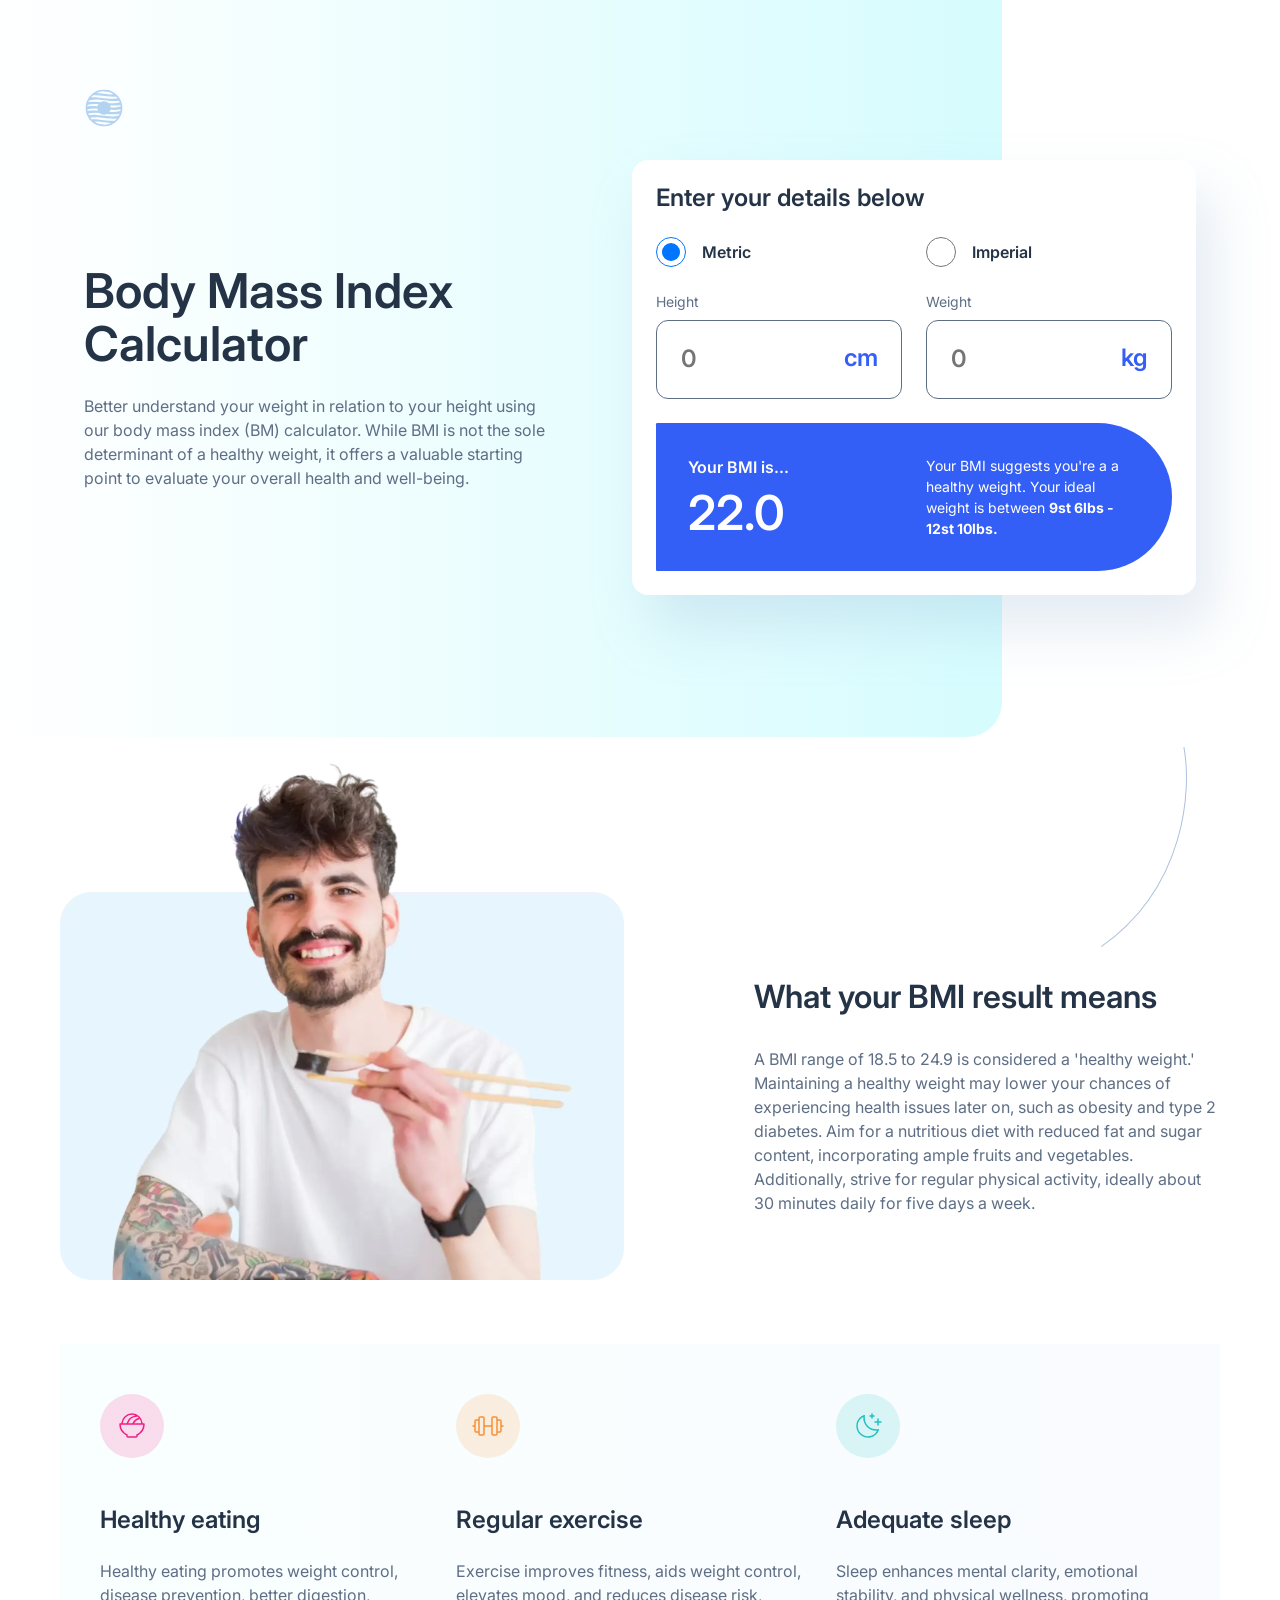
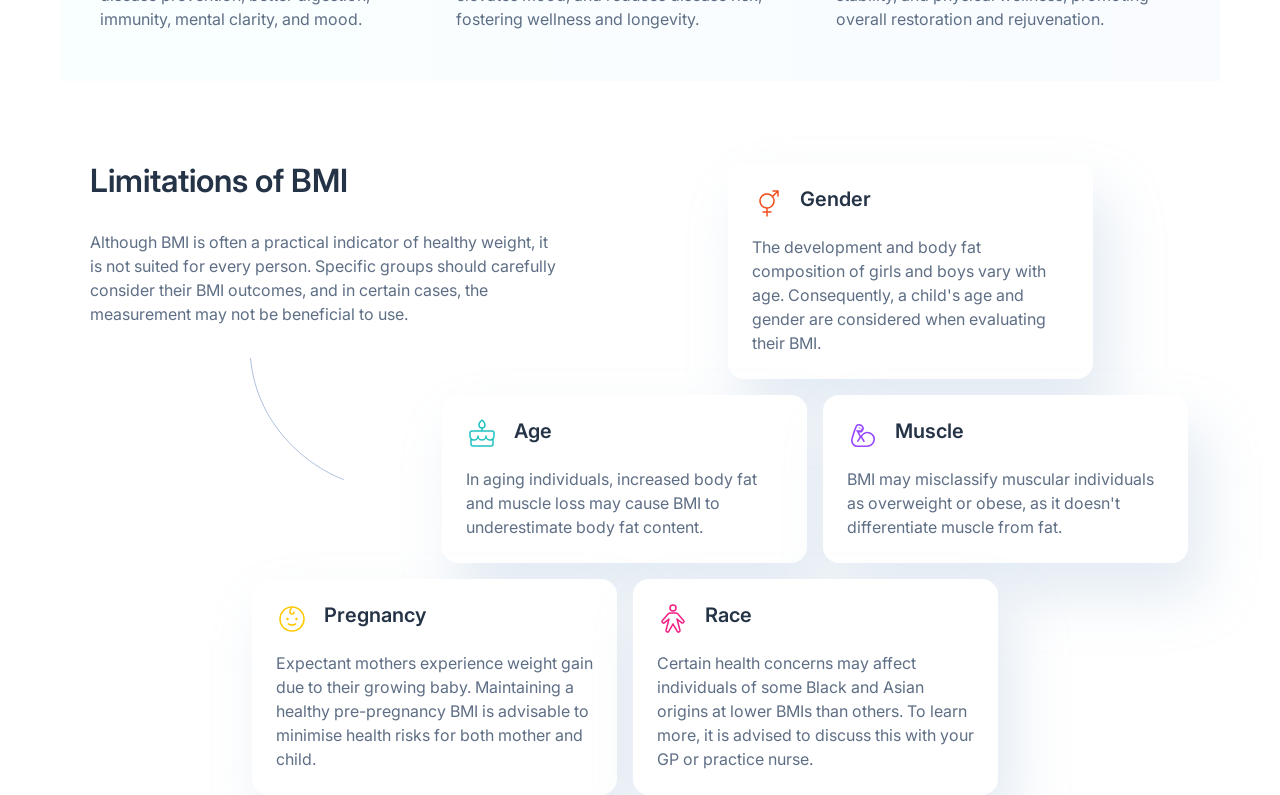
==== index.html @ d84ca45c "styling active and empty states for bmi results" ====
<!DOCTYPE html>
<html lang="en">
    <head>
        <meta charset="UTF-8" />
        <meta name="viewport" content="width=device-width, initial-scale=1.0" />
        <link
            rel="icon"
            type="image/png"
            sizes="32x32"
            href="./assets/images/favicon-32x32.png"
        />
        <title>Frontend Mentor | Body Mass Index Calculator</title>
        <link rel="preconnect" href="https://fonts.googleapis.com" />
        <link rel="preconnect" href="https://fonts.gstatic.com" crossorigin />
        <link
            href="https://fonts.googleapis.com/css2?family=Inter:ital,opsz,wght@0,14..32,100..900;1,14..32,100..900&display=swap"
            rel="stylesheet"
        />
        <link rel="stylesheet" href="/style.css" />
        <script defer src="/script.js"></script>
    </head>
    <body>
        <main>
            <div class="calculator__gradient"></div>
            <section class="calculator">
                <img
                    class="logo"
                    src="/assets/images/logo.svg"
                    alt="Circular logo"
                />
                <div class="calculator__wrapper">
                    <div class="calculator__info">
                        <h1 class="calculator__header">
                            Body Mass Index Calculator
                        </h1>
                        <p class="calculator__description">
                            Better understand your weight in relation to your
                            height using our body mass index (BM) calculator.
                            While BMI is not the sole determinant of a healthy
                            weight, it offers a valuable starting point to
                            evaluate your overall health and well-being.
                        </p>
                    </div>
                    <form id="calculation" class="calculation">
                        <span class="calculation__header">
                            Enter your details below
                        </span>
                        <div class="calculation__buttons">
                            <label class="calculation__item" for="metric">
                                <input
                                    class="calculation__button"
                                    id="metric"
                                    type="radio"
                                    name="button"
                                    checked
                                />
                                Metric
                            </label>
                            <label class="calculation__item" for="imperial">
                                <input
                                    class="calculation__button"
                                    id="imperial"
                                    type="radio"
                                    name="button"
                                />
                                Imperial
                            </label>
                        </div>
                        <div
                            id="metric-measures"
                            class="calculation__measures metric"
                        >
                            <div class="calculation__measure">
                                <label
                                    class="calculation__measure--label"
                                    for="centimeter"
                                    >Height</label
                                >
                                <div class="calculation__wrapper">
                                    <input
                                        class="calculation__input"
                                        id="centimeter"
                                        type="number"
                                        placeholder="0"
                                    />
                                    <span class="calculation__unit"> cm </span>
                                </div>
                            </div>
                            <div class="calculation__measure">
                                <label
                                    class="calculation__measure--label"
                                    for="kilogram"
                                    >Weight</label
                                >
                                <div class="calculation__wrapper">
                                    <input
                                        class="calculation__input"
                                        id="kilogram"
                                        type="number"
                                        placeholder="0"
                                    />
                                    <span class="calculation__unit"> kg </span>
                                </div>
                            </div>
                        </div>
                        <div
                            id="imperial-measures"
                            class="calculation__measures imperial"
                        >
                            <div class="calculation__measure">
                                <label
                                    class="calculation__measure--label"
                                    for="feet"
                                    >Height</label
                                >
                                <div class="calculation__content">
                                    <div class="calculation__wrapper">
                                        <input
                                            class="calculation__input"
                                            id="feet"
                                            type="number"
                                            placeholder="0"
                                        />
                                        <span class="calculation__unit">
                                            ft
                                        </span>
                                    </div>
                                    <div class="calculation__wrapper">
                                        <input
                                            class="calculation__input"
                                            id="inch"
                                            type="number"
                                            placeholder="0"
                                        />
                                        <span class="calculation__unit">
                                            in
                                        </span>
                                    </div>
                                </div>
                            </div>
                            <div class="calculation__measure">
                                <label
                                    class="calculation__measure--label"
                                    for="stone"
                                    >Weight</label
                                >
                                <div class="calculation__content">
                                    <div class="calculation__wrapper">
                                        <input
                                            class="calculation__input"
                                            id="stone"
                                            type="number"
                                            placeholder="0"
                                        />
                                        <span class="calculation__unit">
                                            st
                                        </span>
                                    </div>
                                    <div class="calculation__wrapper">
                                        <input
                                            class="calculation__input"
                                            id="pound"
                                            type="number"
                                            placeholder="0"
                                        />
                                        <span class="calculation__unit">
                                            lb
                                        </span>
                                    </div>
                                </div>
                            </div>
                        </div>
                        <output class="calculation__output">
                            <div id="empty" class="empty">
                                <span class="empty__welcome"> Welcome! </span>
                                <p class="empty__description">
                                    Enter your height and weight and you'll see
                                    your BMI result here
                                </p>
                            </div>
                            <div id="active" class="active">
                                <div class="active__result">
                                    <span class="active__result--description">
                                        Your BMI is...
                                    </span>
                                    <span
                                        id="result"
                                        class="active__result--value"
                                    >
                                        22.0
                                    </span>
                                </div>
                                <p class="active__description">
                                    Your BMI suggests you're a
                                    <span id="status" class="status"
                                        >a healthy weight</span
                                    >. Your ideal weight is between
                                    <span id="range" class="range"
                                        >9st 6lbs - 12st 10lbs.</span
                                    >
                                </p>
                            </div>
                        </output>
                    </form>
                </div>
            </section>

            <section class="info">
                <img
                    class="info__image"
                    src="/assets/images/image-man-eating.webp"
                    alt="Man eating with chopsticks"
                />
                <div class="info__content">
                    <img
                        class="info__content--curve"
                        src="/assets/images/pattern-curved-line-left.svg"
                        alt=""
                    />
                    <h2 class="info__header">What your BMI result means</h2>
                    <p class="info__description">
                        A BMI range of 18.5 to 24.9 is considered a 'healthy
                        weight.' Maintaining a healthy weight may lower your
                        chances of experiencing health issues later on, such as
                        obesity and type 2 diabetes. Aim for a nutritious diet
                        with reduced fat and sugar content, incorporating ample
                        fruits and vegetables. Additionally, strive for regular
                        physical activity, ideally about 30 minutes daily for
                        five days a week.
                    </p>
                </div>
            </section>

            <section class="lifestyle">
                <h2 class="visually-hidden">Lifestyle Header</h2>
                <ul class="lifestyle__list">
                    <li class="lifestyle__list--item">
                        <img
                            class="lifestyle__icon"
                            src="/assets/images/icon-eating.svg"
                            alt=""
                        />
                        <div class="lifestyle__content">
                            <h3 class="lifestyle__content--header">
                                Healthy eating
                            </h3>
                            <p class="lifestyle__content--description">
                                Healthy eating promotes weight control, disease
                                prevention, better digestion, immunity, mental
                                clarity, and mood.
                            </p>
                        </div>
                    </li>

                    <li class="lifestyle__list--item">
                        <img
                            class="lifestyle__icon"
                            src="/assets/images/icon-exercise.svg"
                            alt=""
                        />
                        <div class="lifestyle__content">
                            <h3 class="lifestyle__content--header">
                                Regular exercise
                            </h3>

                            <p class="lifestyle__content--description">
                                Exercise improves fitness, aids weight control,
                                elevates mood, and reduces disease risk,
                                fostering wellness and longevity.
                            </p>
                        </div>
                    </li>

                    <li class="lifestyle__list--item">
                        <img
                            class="lifestyle__icon"
                            src="/assets/images/icon-sleep.svg"
                            alt=""
                        />
                        <div class="lifestyle__content">
                            <h3 class="lifestyle__content--header">
                                Adequate sleep
                            </h3>

                            <p class="lifestyle__content--description">
                                Sleep enhances mental clarity, emotional
                                stability, and physical wellness, promoting
                                overall restoration and rejuvenation.
                            </p>
                        </div>
                    </li>
                </ul>
            </section>

            <section class="limitations">
                <div class="limitations__info">
                    <h2 class="limitations__info--header">
                        Limitations of BMI
                    </h2>
                    <p class="limitations__info--description">
                        Although BMI is often a practical indicator of healthy
                        weight, it is not suited for every person. Specific
                        groups should carefully consider their BMI outcomes, and
                        in certain cases, the measurement may not be beneficial
                        to use.
                    </p>
                    <img
                        class="limitations__info--curve"
                        src="/assets/images/pattern-curved-line-right.svg"
                        alt=""
                    />
                </div>

                <ul class="limitations__list">
                    <li class="limitations__list--item gender">
                        <div class="limitations__title">
                            <img
                                class="limitations__icon"
                                src="/assets/images/icon-gender.svg"
                                alt=""
                            />
                            <h3 class="limitations__header">Gender</h3>
                        </div>
                        <p class="limitations__description">
                            The development and body fat composition of girls
                            and boys vary with age. Consequently, a child's age
                            and gender are considered when evaluating their BMI.
                        </p>
                    </li>
                    <li class="limitations__list--item age">
                        <div class="limitations__title">
                            <img
                                class="limitations__icon"
                                src="/assets/images/icon-age.svg"
                                alt=""
                            />
                            <h3 class="limitations__header">Age</h3>
                        </div>
                        <p class="limitations__description">
                            In aging individuals, increased body fat and muscle
                            loss may cause BMI to underestimate body fat
                            content.
                        </p>
                    </li>
                    <li class="limitations__list--item muscle">
                        <div class="limitations__title">
                            <img
                                class="limitations__icon"
                                src="/assets/images/icon-muscle.svg"
                                alt=""
                            />
                            <h3 class="limitations__header">Muscle</h3>
                        </div>
                        <p class="limitations__description">
                            BMI may misclassify muscular individuals as
                            overweight or obese, as it doesn't differentiate
                            muscle from fat.
                        </p>
                    </li>
                    <li class="limitations__list--item pregnancy">
                        <div class="limitations__title">
                            <img
                                class="limitations__icon"
                                src="/assets/images/icon-pregnancy.svg"
                                alt=""
                            />
                            <h3 class="limitations__header">Pregnancy</h3>
                        </div>
                        <p class="limitations__description">
                            Expectant mothers experience weight gain due to
                            their growing baby. Maintaining a healthy
                            pre-pregnancy BMI is advisable to minimise health
                            risks for both mother and child.
                        </p>
                    </li>
                    <li class="limitations__list--item race">
                        <div class="limitations__title">
                            <img
                                class="limitations__icon"
                                src="/assets/images/icon-race.svg"
                                alt=""
                            />
                            <h3 class="limitations__header">Race</h3>
                        </div>
                        <p class="limitations__description">
                            Certain health concerns may affect individuals of
                            some Black and Asian origins at lower BMIs than
                            others. To learn more, it is advised to discuss this
                            with your GP or practice nurse.
                        </p>
                    </li>
                </ul>
            </section>
        </main>
    </body>
</html>
---- style.css ----
*,
*::before,
*::after {
    box-sizing: border-box;
}

* {
    margin: 0;
    padding: 0;
}

body {
    line-height: 1.5;
    -webkit-font-smoothing: antialiased;
}

img,
picture,
video,
canvas,
svg {
    display: block;
    max-width: 100%;
}

p,
h1,
h2,
h3,
h4,
h5,
h6 {
    overflow-wrap: break-word;
}

:root {
    --white: #ffffff;
    --black: #000000;
    --gray-300: #acc1de;
    --gray-500: #5e6e85;
    --blue-100: #e1e7fe;
    --blue-300: #b3d3f1;
    --blue-500: #345ff6;
    --blue-900: #253347;
    --gradient-one: linear-gradient(to right, #ffffff, #D6FCFE);
    --gradient-two: linear-gradient(to right, rgb(214, 252, 254, 0.15), rgb(214, 230, 254, 0.15));
    --text-preset-one: 600 4rem/1.1 "Inter";
    --text-preset-two: 600 3rem/1.1 "Inter";
    --text-preset-three: 600 2rem/1.1 "Inter";
    --text-preset-four: 600 1.5rem/1.2 "Inter";
    --text-preset-five: 600 1.25rem/1.2 "Inter";
    --text-preset-six-semibold: 600 1rem/1.5 "Inter";
    --text-preset-six: normal 1rem/1.5 "Inter";
    --text-preset-seven-bold: bold 0.875rem/1.5 "Inter";
    --text-preset-seven: normal 0.875rem/1.5 "Inter";
}

body {
    font-family: "Inter";
}

main {
    max-width: 1600px;
    margin-inline: auto;
}

.calculator {
    max-width: 1160px;
    margin-inline: auto;
    padding: 2rem 1.5rem 4rem 1.5rem;
    display: flex;
    flex-direction: column;
    align-items: center;
    row-gap: 2rem;
}

.calculator__gradient {
    position: absolute;
    z-index: -1;
    height: 640px;
    width: 100%;
    max-width: 1002px;
    background: var(--gradient-one);
    border-bottom-left-radius: 2.1875rem;
    border-bottom-right-radius: 2.1875rem;
}

.logo {
    width: 2.5rem;
}

.calculator__wrapper {
    display: flex;
    flex-direction: column;
    align-items: center;
    row-gap: 2.5rem;
}

.calculator__info {
    display: flex;
    flex-direction: column;
    row-gap: 1.5rem;
    flex: 1;
}

.calculator__header {
    font: var(--text-preset-two);
    color: var(--blue-900);
    text-align: center;
}

.calculator__description {
    font: var(--text-preset-six);
    color: var(--gray-500);
    text-align: center;
}

.calculation {
    width: 100%;
    max-width: 42.875rem;
    padding: 1.5rem;
    display: flex;
    flex-direction: column;
    row-gap: 1.5rem;
    background: var(--white);
    border-radius: 1rem;
    box-shadow: 1rem 2rem 3.5rem 0 #8FAECF40;
    flex: 1;
}

.calculation__header {
    font: var(--text-preset-four);
    color: var(--blue-900);
}

.calculation__buttons {
    display: flex;
    column-gap: 1.5rem;
}

.calculation__item {
    flex: 1;
    font: var(--text-preset-six-semibold);
    color: var(--blue-900);
    display: flex;
    align-items: center;
    column-gap: 1rem;
}

.calculation__button {
    width: 1.875rem;
    height: 1.875rem;
}

.calculation__measures {
    display: flex;
    flex-direction: column;
    row-gap: 1rem;
    column-gap: 1.5rem;
}

.calculation__measure {
    display: flex;
    flex-direction: column;
    row-gap: 0.5rem;
}

.calculation__measure--label {
    font: var(--text-preset-seven);
    color: var(--gray-500);
}

.calculation__content {
    display: flex;
    column-gap: 1.5rem;
}

.calculation__wrapper {
    position: relative;
}

.calculation__input {
    width: 100%;
    border-radius: 0.75rem;
    border: 0.0625rem solid var(--gray-500);
    padding: 1.5rem;
    font: var(--text-preset-four);
    color: var(--gray-500);
}

.calculation__unit {
    position: absolute;
    top: 1.5rem;
    right: 1.5rem;
    font: var(--text-preset-four);
    color: var(--blue-500);
}

.calculation__output {
    margin-inline: auto;
    padding: 2rem;
    background: var(--blue-500);
    color: var(--white);
    border-radius: 1rem;
}

.empty {
    display: flex;
    flex-direction: column;
    row-gap: 1.5rem;
}

.empty__welcome {
    font: var(--text-preset-four);
}

.empty__description {
    font: var(--text-preset-seven);
}

.empty {
    display: none;
}

/* .active {
    display: none;
} */

.active {
    display: flex;
    flex-direction: column;
    gap: 1.5rem;
}

.active__result {
    display: flex;
    flex-direction: column;
    row-gap: 0.5rem;
    flex: 1;
}

.active__result--description {
    font: var(--text-preset-six-semibold);
}

.active__result--value {
    font: var(--text-preset-two);
}

.active__description {
    max-width: 360px;
    font: var(--text-preset-seven);
    flex: 1;
}

.range {
    font-weight: bold;
}

.info {
    max-width: 1160px;
    padding-block-end: 4rem;
}

.info__content {
    padding-block-start: 3rem;
    padding-inline: 1.5rem;
    max-width: 465px;
    display: flex;
    flex-direction: column;
    row-gap: 2rem;
}

.info__content--curve {
    display: none;
    max-height: 12.5rem;
    align-self: flex-end;
    margin-inline-end: 2rem;
}

.info__header {
    font: var(--text-preset-three);
    color: var(--blue-900);
}

.info__description {
    font: var(--text-preset-six);
    color: var(--gray-500);
}

.lifestyle {
    max-width: 1160px;
    margin-inline: auto;
    padding: 3rem 1.5rem;
    background: var(--gradient-two);
}

.lifestyle__list {
    max-width: 1160px;
    margin-inline: auto;
    list-style: none;
    display: flex;
    flex-direction: column;
    row-gap: 2.5rem;
}

.lifestyle__list--item {
    display: flex;
    flex-direction: column;
    row-gap: 2rem;
    column-gap: 2.5rem;
}

.lifestyle__icon {
    max-width: 4rem;
}

.lifestyle__content {
    display: flex;
    flex-direction: column;
    row-gap: 1.5rem;
}

.lifestyle__content--header {
    font: var(--text-preset-four);
    color: var(--blue-900);
}

.lifestyle__content--description {
    font: var(--text-preset-six);
    color: var(--gray-500);
}

.limitations {
    position: relative;
    padding: 5.125rem 1.875rem 6rem 1.875rem;
    max-width: 1160px;
    margin-inline: auto;
    display: flex;
    flex-direction: column;
    row-gap: 3.5rem;
}

.limitations__info {
    display: flex;
    flex-direction: column;
    row-gap: 2rem;
}

.limitations__info--header {
    font: var(--text-preset-three);
    color: var(--blue-900);
    text-align: center;
}

.limitations__info--description {
    font: var(--text-preset-six);
    color: var(--gray-500);
    text-align: center;
}

.limitations__info--curve {
    display: none;
    max-height: 7.625rem;
    align-self: flex-start;
    margin-inline-start: 10rem;
}

.limitations__list {
    list-style: none;
    display: grid;
    gap: 1rem;
}

.limitations__list--item {
    padding: 1.5rem;
    display: flex;
    flex-direction: column;
    row-gap: 1rem;
    background: var(--white);
    border-radius: 1rem;
    box-shadow: 1rem 2rem 3.5rem 0 #8FAECF40;
}

.limitations__title {
    display: flex;
    column-gap: 1rem;
}

.limitations__header {
    font: var(--text-preset-five);
    color: var(--blue-900);
}

.limitations__description {
    font: var(--text-preset-six);
    color: var(--gray-500);
}



.visually-hidden {
    position: absolute;
    width: 1px;
    height: 1px;
    padding: 0;
    margin: -1px;
    overflow: hidden;
    clip: rect(0 0 0 0);
    white-space: nowrap;
    border: 0;
}

/* .metric {
    display: none;
} */

.imperial {
    display: none;
}


@media screen and (min-width: 40rem) {
    .calculation__measures {
        flex-direction: row;
    }

    .imperial {
        flex-direction: column;
    }

    .calculation__output {
        width: 100%;
        border-bottom-right-radius: 999px;
        border-top-right-radius: 999px;
    }

    .active {
        flex-direction: row;
        align-items: center;
    }

    .active__description {
        max-width: 267px;
    }

    .info {
        margin-inline-start: -6rem;
        display: flex;
        align-items: center;
        column-gap: 4.5rem;
    }

    .info__image {
        max-width: 435px;
    }

    .info__content {
        padding: 0;
        padding-inline-end: 2.625rem;
    }

    .lifestyle {
        padding-block: 3.125rem;
        padding-inline: 2.5rem;
    }

    .lifestyle__list--item {
        flex-direction: row;
    }

    .limitations__list {
        grid-template-columns: repeat(4, 1fr);
        grid-template-areas: 
        "gender gender age age"
        "muscle muscle pregnancy pregnancy"
        "...    race   race      ...";
    }

    .gender {
        grid-area: gender;
    }

    .age {
        grid-area: age;
    }

    .muscle {
        grid-area: muscle;
    }

    .pregnancy {
        grid-area: pregnancy;
    }

    .race {
        grid-area: race;
    }
}

@media screen and (min-width: 64rem) {
    .logo {
        align-self: flex-start;
    }

    .calculator {
        padding-block: 5.5rem;
    }

    .calculator__gradient {
        height: 737px;
    }

    .calculator__wrapper {
        flex-direction: row;
        column-gap: 2rem;
        margin-block-end: 4rem;
    }

    .calculator__description {
        max-width: 465px;
    }

    .calculator__header {
        text-align: start;
    }

    .calculator__description {
        text-align: start;
    }

    .info {
        margin-inline: auto;
        column-gap: 8.125rem;
    }

    .info__content {
        padding-inline-end: 0;
        align-self: flex-start;
    }

    .info__content--curve {
        display: block;
    }

    .info__image {
        max-width: 564px;
    }

    .lifestyle__list {
        flex-direction: row;
        column-gap: 2rem;
    }

    .lifestyle__list--item {
        flex-direction: column;
        row-gap: 3rem;
    }


    .limitations__info {
        max-width: min(34rem, 37vw);   
        position: absolute;
    }

    .limitations__info--header {
        text-align: start;
    }

    .limitations__info--description {
        text-align: start;
    }

    .limitations__info--curve {
        display: block;
    }

    .limitations__list {
        position: absolute;
        right: 2rem;
        max-width: 60rem;
        grid-template-columns: repeat(10, 1fr);
        grid-template-areas:
        "...       ...       ...       ...       ...  gender gender gender gender ...   "
        "...       ...       age       age       age  age    muscle muscle muscle muscle"
        "pregnancy pregnancy pregnancy pregnancy race race   race   race   ...    ...   ";
    }

    .limitations__list--item {
        max-width: 365px;
    }
}
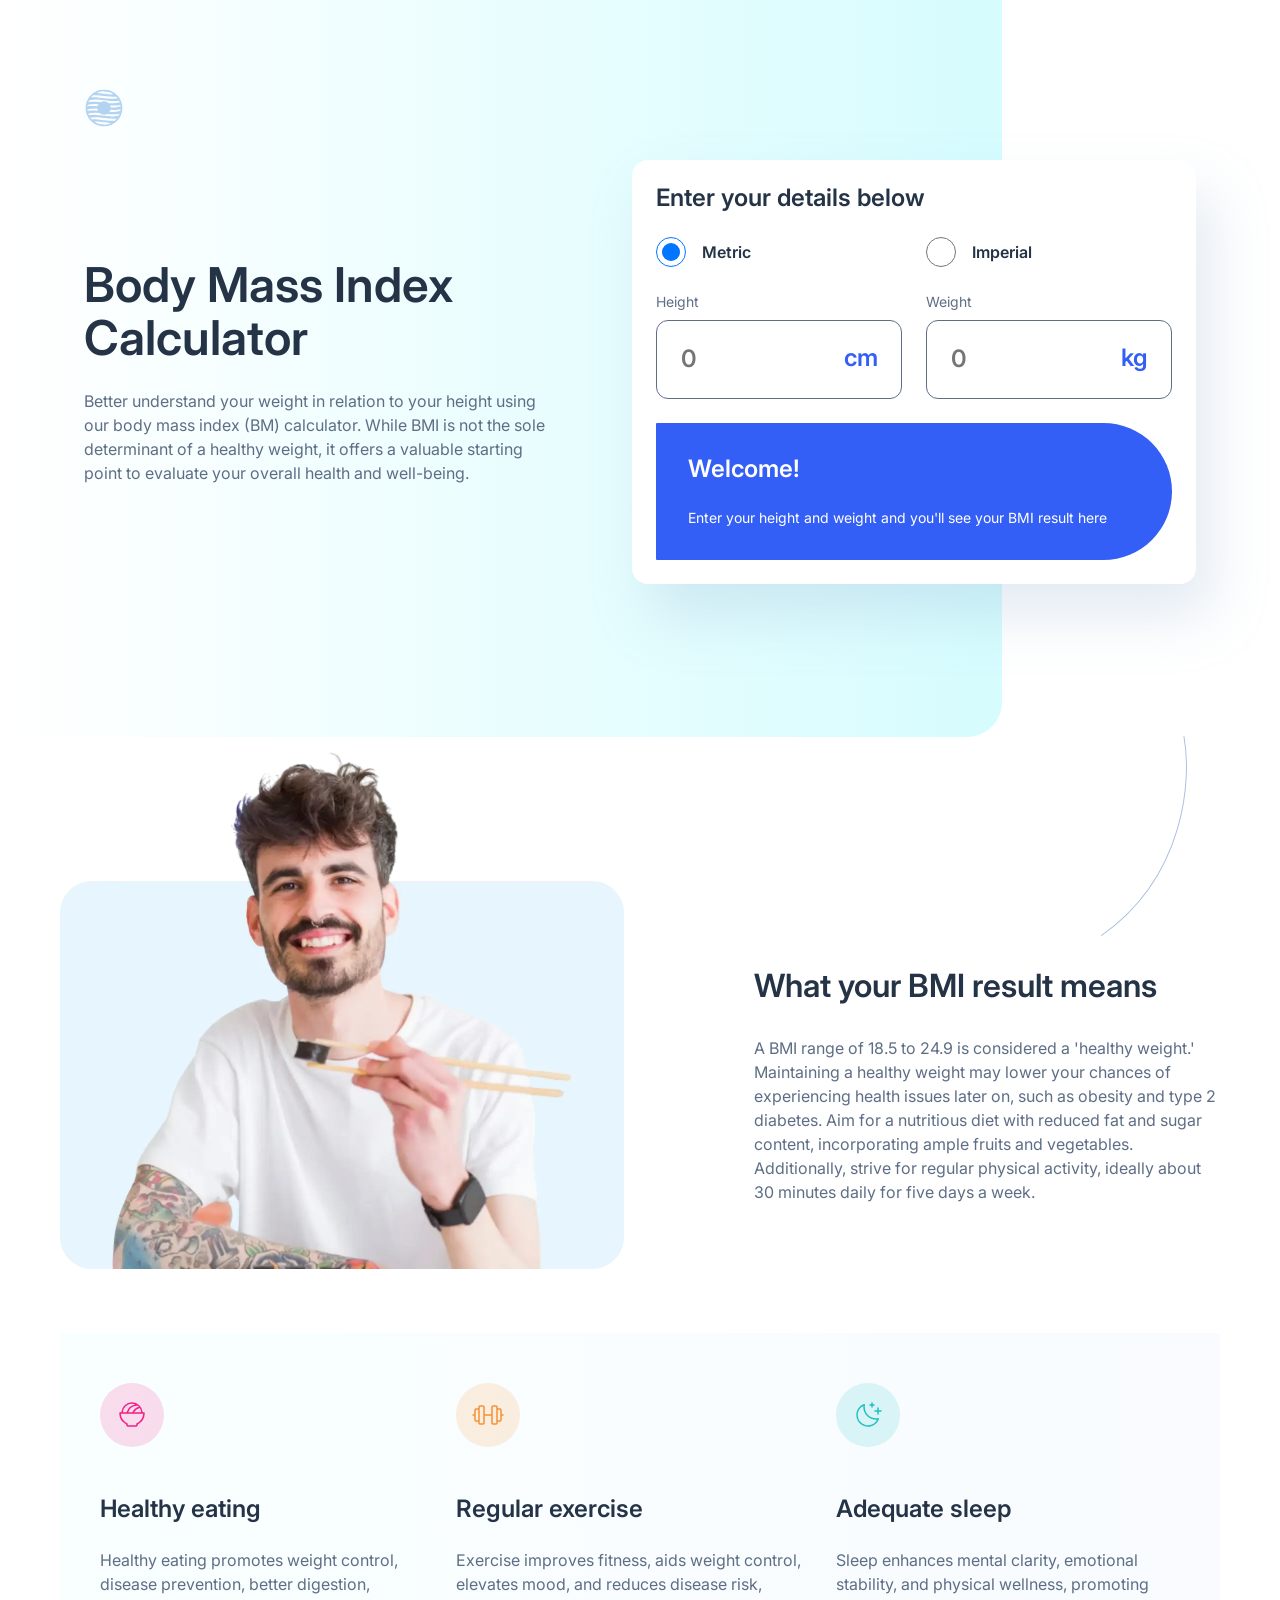
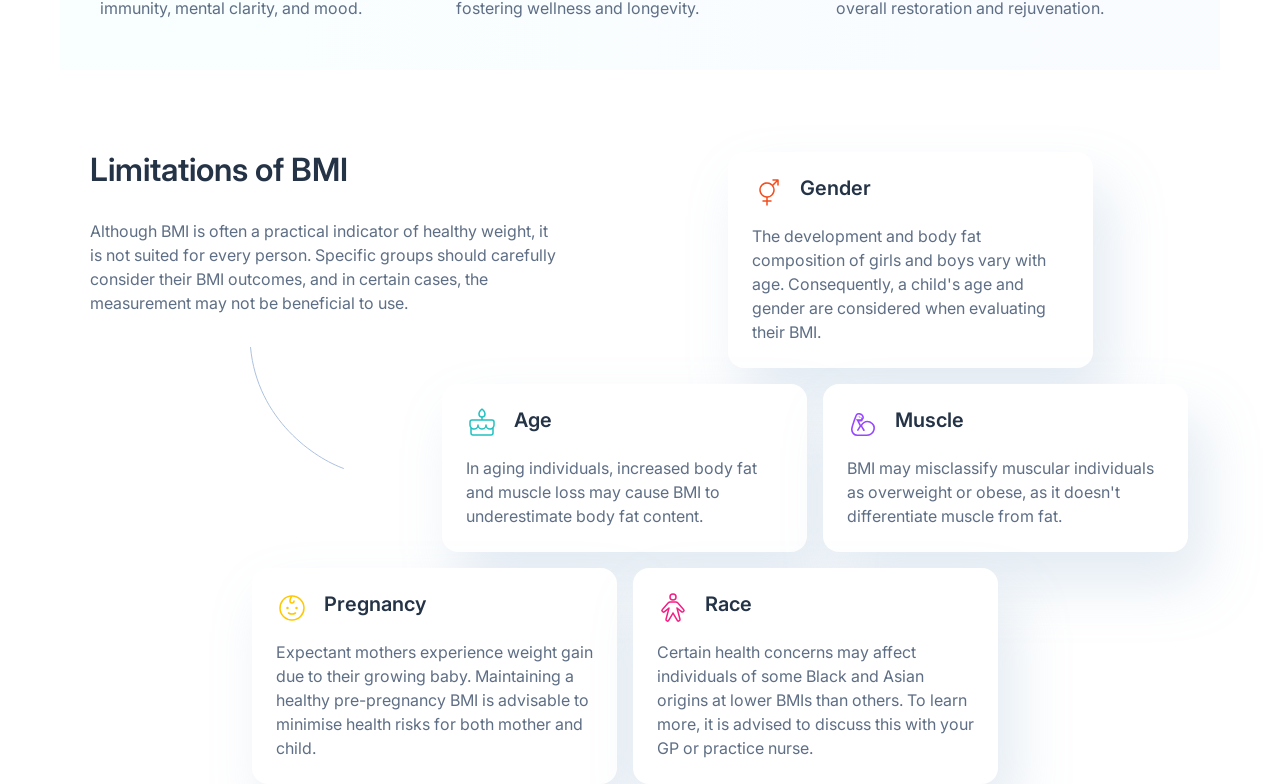
==== commit 89cd1077: "weight range calculation" ====
--- a/index.html
+++ b/index.html
@@ -191,9 +191,9 @@
                                     </span>
                                 </div>
                                 <p class="active__description">
-                                    Your BMI suggests you're a
+                                    Your BMI suggests you're at a
                                     <span id="status" class="status"
-                                        >a healthy weight</span
+                                        >healthy weight</span
                                     >. Your ideal weight is between
                                     <span id="range" class="range"
                                         >9st 6lbs - 12st 10lbs.</span
--- a/style.css
+++ b/style.css
@@ -218,11 +218,7 @@
     font: var(--text-preset-seven);
 }
 
-.empty {
-    display: none;
-}
-
-/* .active {
+/* .empty {
     display: none;
 } */
 
@@ -251,6 +247,10 @@
     max-width: 360px;
     font: var(--text-preset-seven);
     flex: 1;
+}
+
+.active {
+    display: none;
 }
 
 .range {
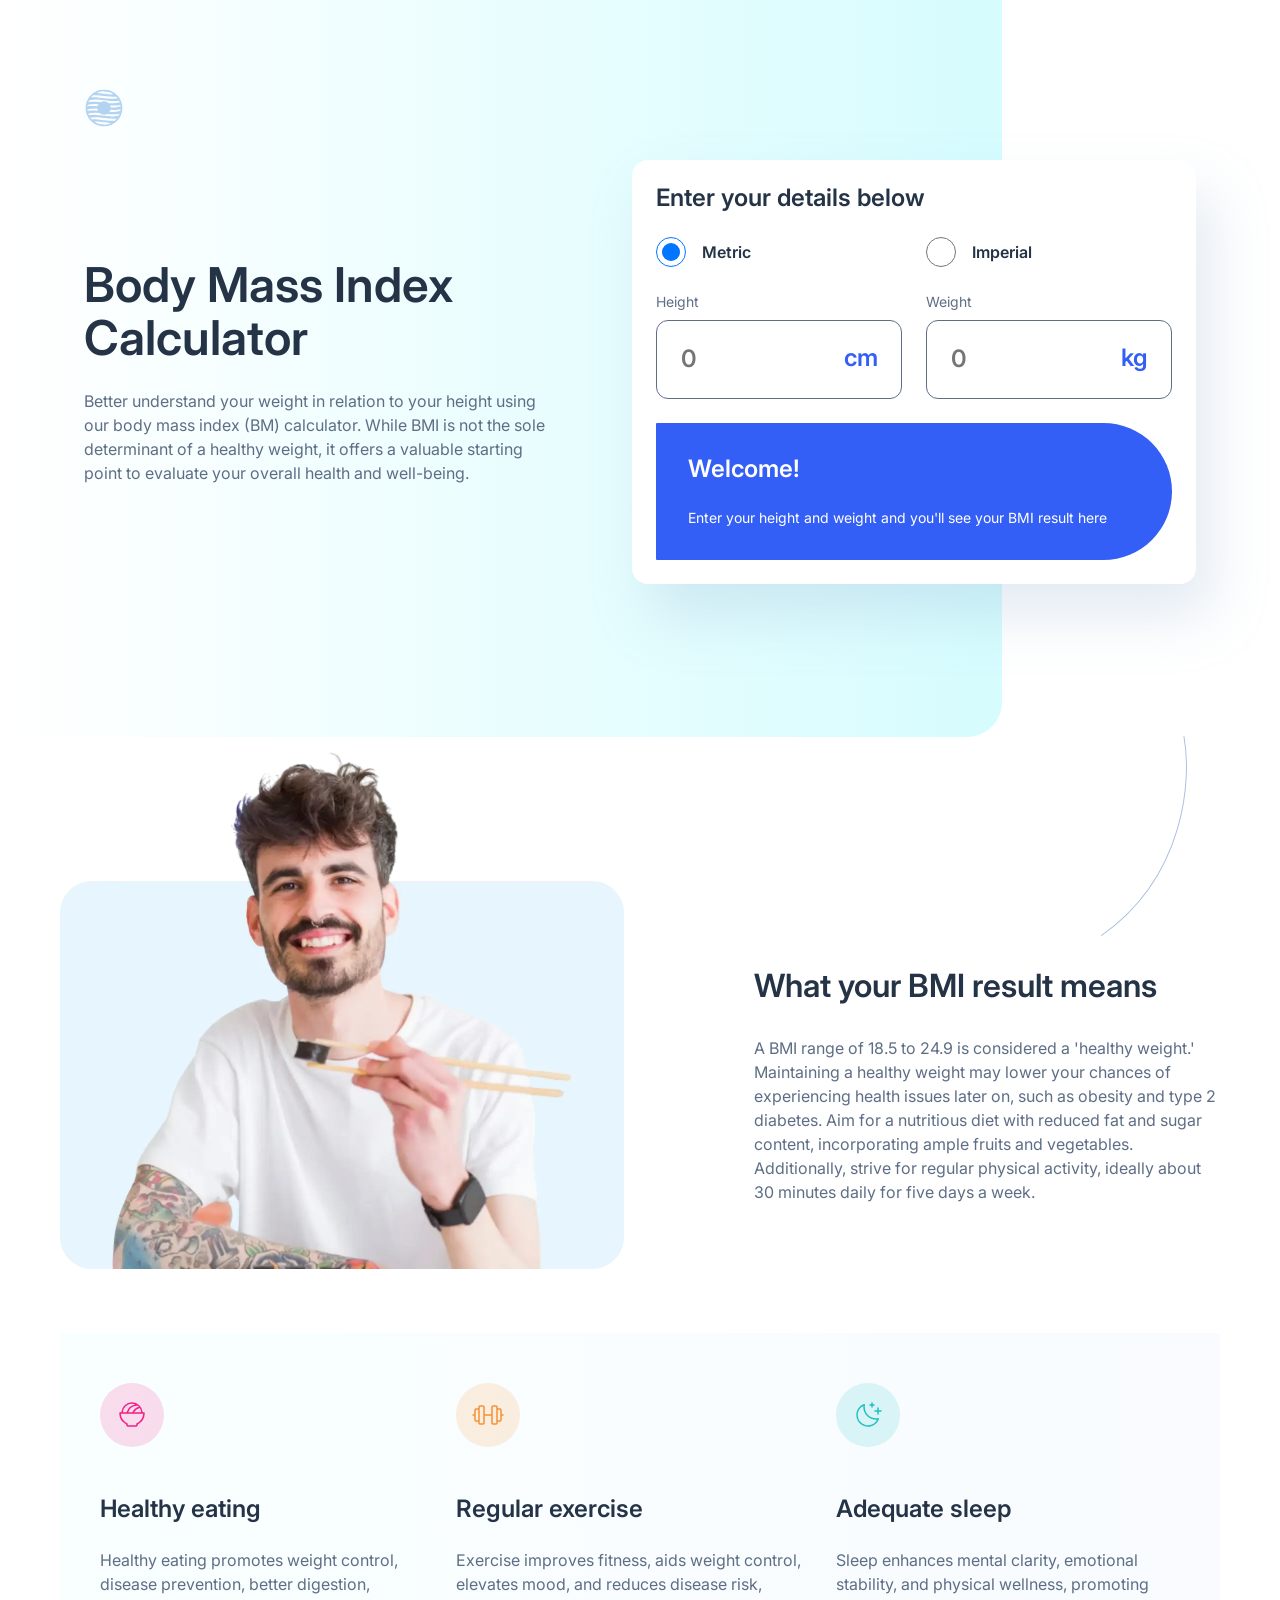
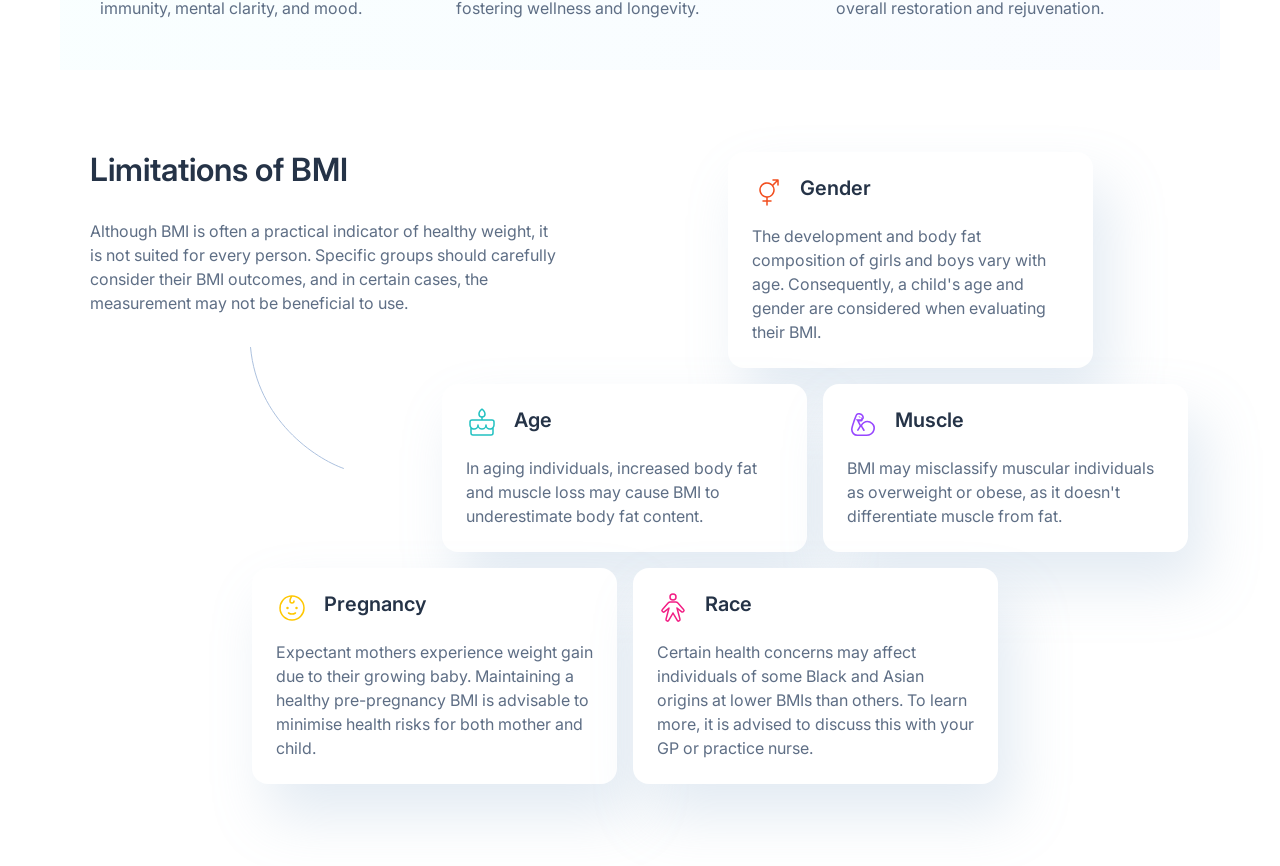
==== commit 59a913ae: "changed style on number inputs and prevented negative values" ====
--- a/index.html
+++ b/index.html
@@ -82,6 +82,7 @@
                                         id="centimeter"
                                         type="number"
                                         placeholder="0"
+                                        min="0"
                                     />
                                     <span class="calculation__unit"> cm </span>
                                 </div>
@@ -98,6 +99,7 @@
                                         id="kilogram"
                                         type="number"
                                         placeholder="0"
+                                        min="0"
                                     />
                                     <span class="calculation__unit"> kg </span>
                                 </div>
@@ -120,6 +122,7 @@
                                             id="feet"
                                             type="number"
                                             placeholder="0"
+                                            min="0"
                                         />
                                         <span class="calculation__unit">
                                             ft
@@ -131,6 +134,7 @@
                                             id="inch"
                                             type="number"
                                             placeholder="0"
+                                            min="0"
                                         />
                                         <span class="calculation__unit">
                                             in
@@ -151,6 +155,7 @@
                                             id="stone"
                                             type="number"
                                             placeholder="0"
+                                            min="0"
                                         />
                                         <span class="calculation__unit">
                                             st
@@ -162,6 +167,7 @@
                                             id="pound"
                                             type="number"
                                             placeholder="0"
+                                            min="0"
                                         />
                                         <span class="calculation__unit">
                                             lb
@@ -191,10 +197,9 @@
                                     </span>
                                 </div>
                                 <p class="active__description">
-                                    Your BMI suggests you're at a
-                                    <span id="status" class="status"
-                                        >healthy weight</span
-                                    >. Your ideal weight is between
+                                    Your BMI suggests you're
+                                    <span id="status" class="status"></span>.
+                                    Your ideal weight is between
                                     <span id="range" class="range"
                                         >9st 6lbs - 12st 10lbs.</span
                                     >
--- a/style.css
+++ b/style.css
@@ -42,8 +42,12 @@
     --blue-300: #b3d3f1;
     --blue-500: #345ff6;
     --blue-900: #253347;
-    --gradient-one: linear-gradient(to right, #ffffff, #D6FCFE);
-    --gradient-two: linear-gradient(to right, rgb(214, 252, 254, 0.15), rgb(214, 230, 254, 0.15));
+    --gradient-one: linear-gradient(to right, #ffffff, #d6fcfe);
+    --gradient-two: linear-gradient(
+        to right,
+        rgb(214, 252, 254, 0.15),
+        rgb(214, 230, 254, 0.15)
+    );
     --text-preset-one: 600 4rem/1.1 "Inter";
     --text-preset-two: 600 3rem/1.1 "Inter";
     --text-preset-three: 600 2rem/1.1 "Inter";
@@ -64,6 +68,18 @@
     margin-inline: auto;
 }
 
+/* Chrome, Safari, Edge, Opera */
+input::-webkit-outer-spin-button,
+input::-webkit-inner-spin-button {
+    -webkit-appearance: none;
+    margin: 0;
+}
+
+/* Firefox */
+input[type="number"] {
+    -moz-appearance: textfield;
+}
+
 .calculator {
     max-width: 1160px;
     margin-inline: auto;
@@ -124,7 +140,7 @@
     row-gap: 1.5rem;
     background: var(--white);
     border-radius: 1rem;
-    box-shadow: 1rem 2rem 3.5rem 0 #8FAECF40;
+    box-shadow: 1rem 2rem 3.5rem 0 #8faecf40;
     flex: 1;
 }
 
@@ -379,7 +395,7 @@
     row-gap: 1rem;
     background: var(--white);
     border-radius: 1rem;
-    box-shadow: 1rem 2rem 3.5rem 0 #8FAECF40;
+    box-shadow: 1rem 2rem 3.5rem 0 #8faecf40;
 }
 
 .limitations__title {
@@ -396,8 +412,6 @@
     font: var(--text-preset-six);
     color: var(--gray-500);
 }
-
-
 
 .visually-hidden {
     position: absolute;
@@ -419,7 +433,6 @@
     display: none;
 }
 
-
 @media screen and (min-width: 40rem) {
     .calculation__measures {
         flex-direction: row;
@@ -471,10 +484,10 @@
 
     .limitations__list {
         grid-template-columns: repeat(4, 1fr);
-        grid-template-areas: 
-        "gender gender age age"
-        "muscle muscle pregnancy pregnancy"
-        "...    race   race      ...";
+        grid-template-areas:
+            "gender gender age age"
+            "muscle muscle pregnancy pregnancy"
+            "...    race   race      ...";
     }
 
     .gender {
@@ -557,9 +570,8 @@
         row-gap: 3rem;
     }
 
-
     .limitations__info {
-        max-width: min(34rem, 37vw);   
+        max-width: min(34rem, 37vw);
         position: absolute;
     }
 
@@ -581,12 +593,13 @@
         max-width: 60rem;
         grid-template-columns: repeat(10, 1fr);
         grid-template-areas:
-        "...       ...       ...       ...       ...  gender gender gender gender ...   "
-        "...       ...       age       age       age  age    muscle muscle muscle muscle"
-        "pregnancy pregnancy pregnancy pregnancy race race   race   race   ...    ...   ";
+            "...       ...       ...       ...       ...  gender gender gender gender ...   "
+            "...       ...       age       age       age  age    muscle muscle muscle muscle"
+            "pregnancy pregnancy pregnancy pregnancy race race   race   race   ...    ...   ";
+        padding-block-end: 5.125rem;
     }
 
     .limitations__list--item {
         max-width: 365px;
     }
-}+}
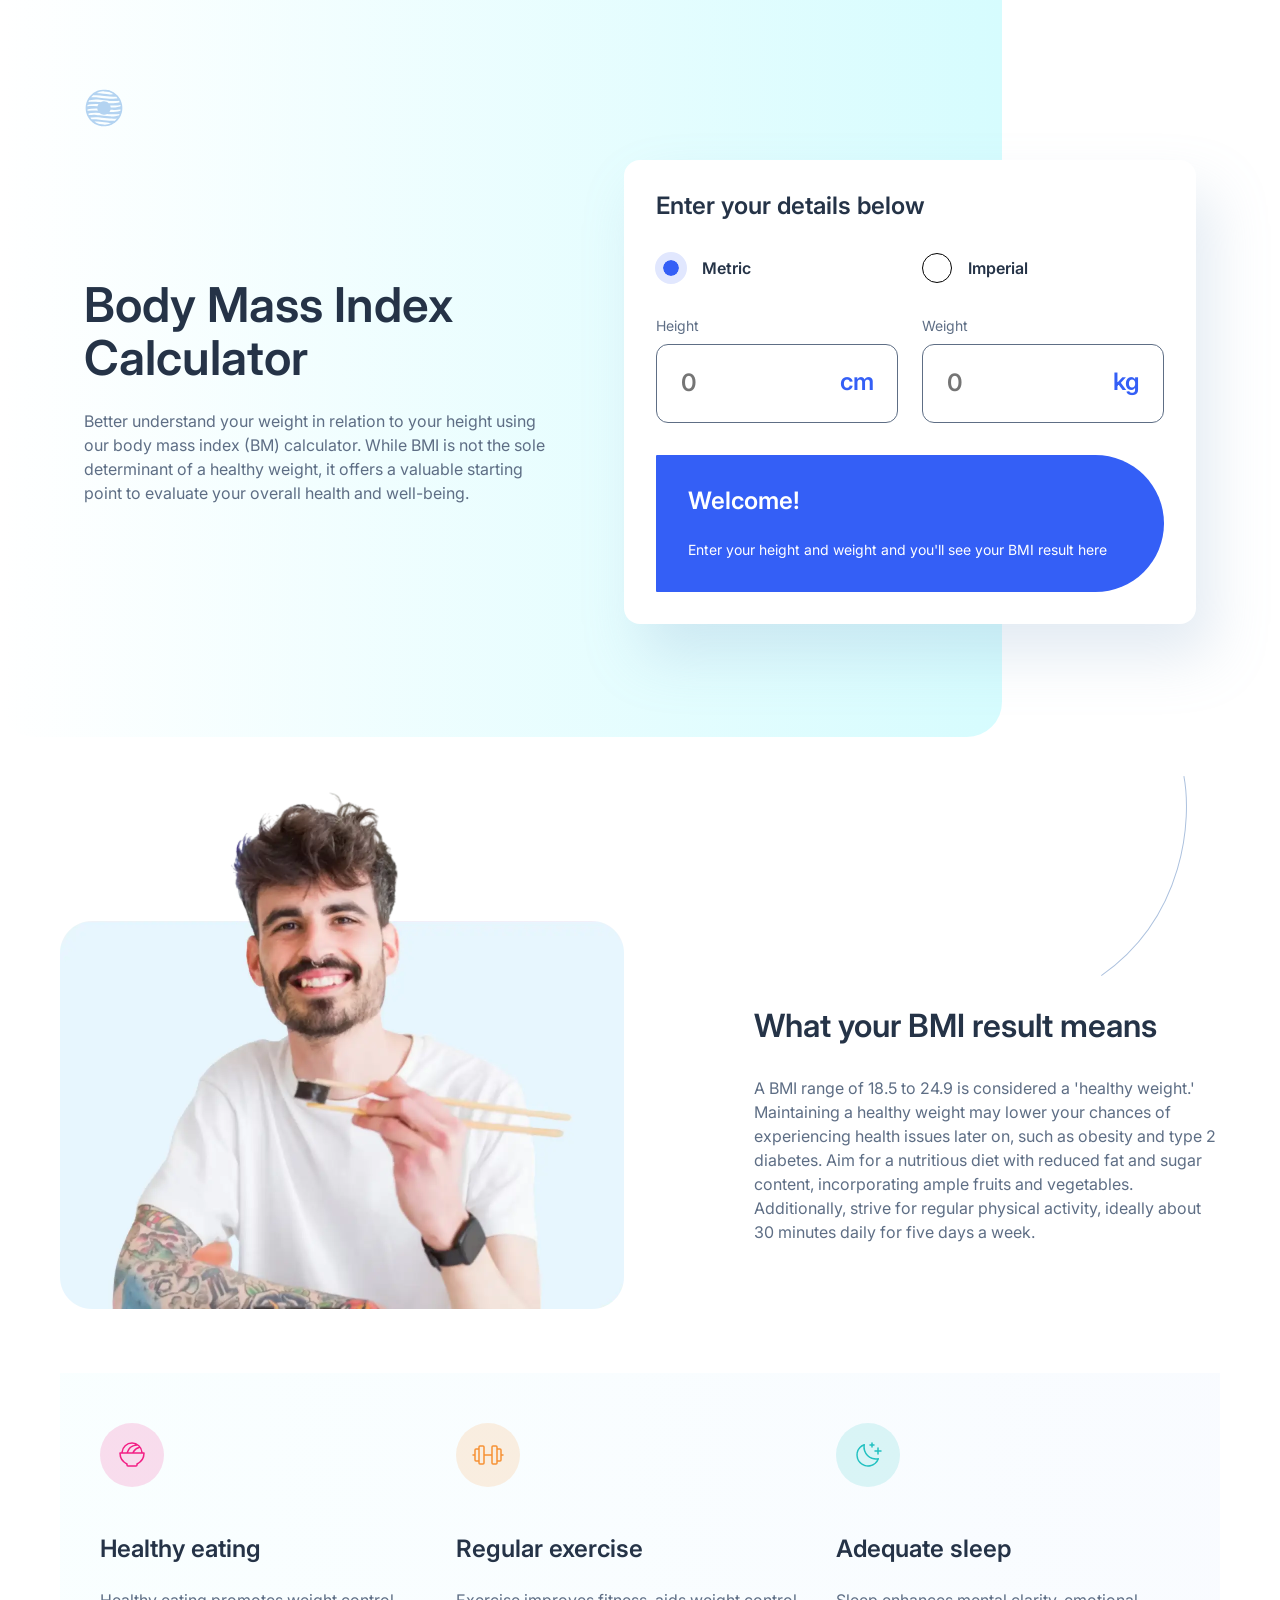
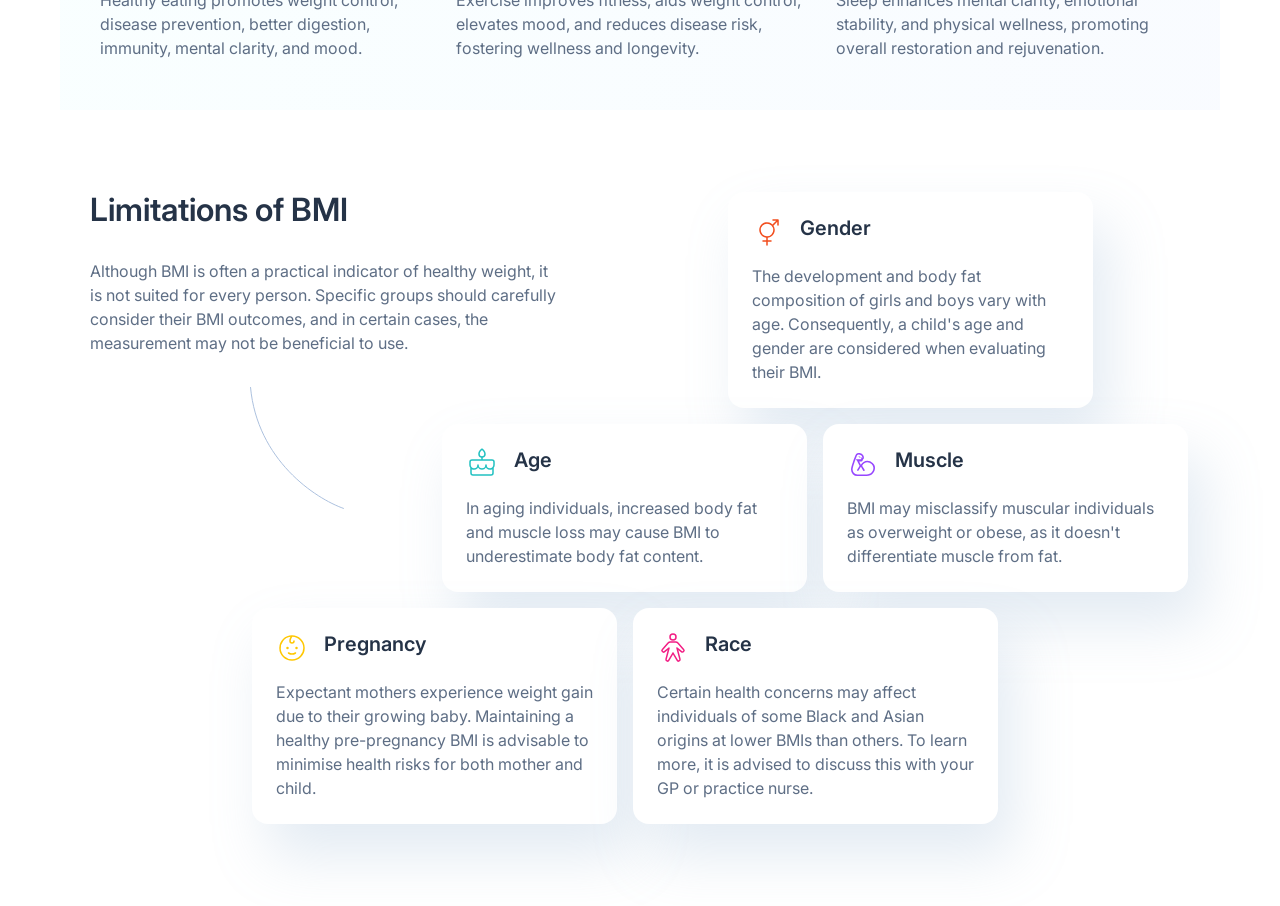
==== commit caf41a1c: "changes to how js changes bmi description for accessibility" ====
--- a/index.html
+++ b/index.html
@@ -22,7 +22,7 @@
     <body>
         <main>
             <div class="calculator__gradient"></div>
-            <section class="calculator">
+            <section class="calculator" aria-label="calculator-header">
                 <img
                     class="logo"
                     src="/assets/images/logo.svg"
@@ -30,7 +30,7 @@
                 />
                 <div class="calculator__wrapper">
                     <div class="calculator__info">
-                        <h1 class="calculator__header">
+                        <h1 id="calculator-header" class="calculator__header">
                             Body Mass Index Calculator
                         </h1>
                         <p class="calculator__description">
@@ -41,8 +41,15 @@
                             evaluate your overall health and well-being.
                         </p>
                     </div>
-                    <form id="calculation" class="calculation">
-                        <span class="calculation__header">
+                    <form
+                        id="calculation"
+                        class="calculation"
+                        aria-label="calculation-header"
+                    >
+                        <span
+                            id="calculation-header"
+                            class="calculation__header"
+                        >
                             Enter your details below
                         </span>
                         <div class="calculation__buttons">
@@ -184,7 +191,7 @@
                                     your BMI result here
                                 </p>
                             </div>
-                            <div id="active" class="active">
+                            <div id="active" class="active" aria-labelledby="">
                                 <div class="active__result">
                                     <span class="active__result--description">
                                         Your BMI is...
@@ -193,17 +200,12 @@
                                         id="result"
                                         class="active__result--value"
                                     >
-                                        22.0
                                     </span>
                                 </div>
-                                <p class="active__description">
-                                    Your BMI suggests you're
-                                    <span id="status" class="status"></span>.
-                                    Your ideal weight is between
-                                    <span id="range" class="range"
-                                        >9st 6lbs - 12st 10lbs.</span
-                                    >
-                                </p>
+                                <p
+                                    id="active-description"
+                                    class="active__description"
+                                ></p>
                             </div>
                         </output>
                     </form>
--- a/style.css
+++ b/style.css
@@ -68,6 +68,10 @@
     margin-inline: auto;
 }
 
+input {
+    outline-color: var(--blue-500);
+}
+
 /* Chrome, Safari, Edge, Opera */
 input::-webkit-outer-spin-button,
 input::-webkit-inner-spin-button {
@@ -78,6 +82,40 @@
 /* Firefox */
 input[type="number"] {
     -moz-appearance: textfield;
+}
+
+input[type="radio"] {
+    -webkit-appearance: none;
+    appearance: none;
+    background-color: #fff;
+    margin: 0;
+    font: inherit;
+    color: currentColor;
+    width: 1.875rem;
+    height: 1.875rem;
+    border: 0.05rem solid black;
+    border-radius: 50%;
+    display: grid;
+    place-content: center;
+}
+
+input[type="radio"]:checked {
+    border: none;
+}
+
+input[type="radio"]::before {
+    content: "";
+    width: 2rem;
+    height: 2rem;
+    border-radius: 50%;
+    transform: scale(0);
+    transition: 120ms transform ease-in-out;
+    box-shadow: inset 1.5rem 1.5rem var(--blue-500);
+    border: 0.5rem solid var(--blue-100);
+}
+
+input[type="radio"]:checked::before {
+    transform: scale(1);
 }
 
 .calculator {
@@ -434,6 +472,11 @@
 }
 
 @media screen and (min-width: 40rem) {
+    .calculation {
+        padding: 2rem;
+        row-gap: 2rem;
+    }
+
     .calculation__measures {
         flex-direction: row;
     }
@@ -540,6 +583,10 @@
 
     .calculator__description {
         text-align: start;
+    }
+
+    .active__result--value {
+        font: var(--text-preset-one);
     }
 
     .info {
